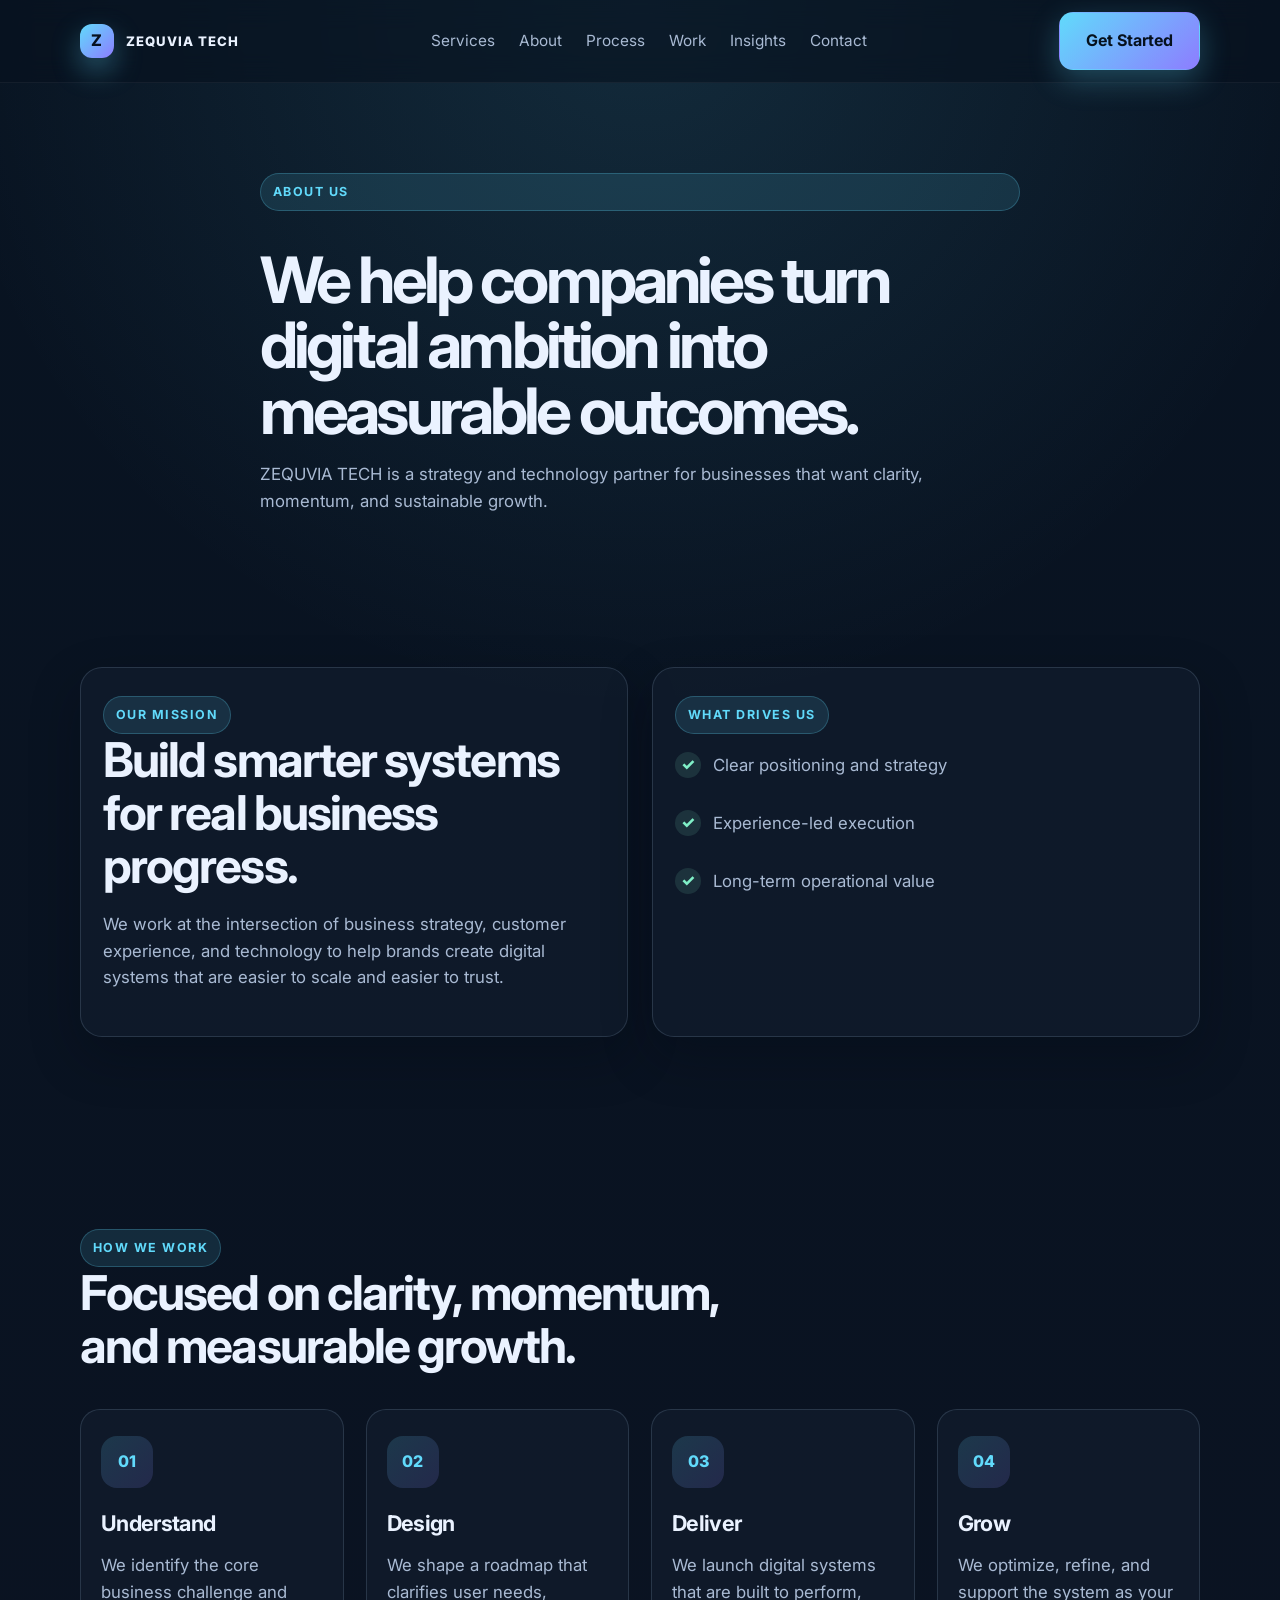
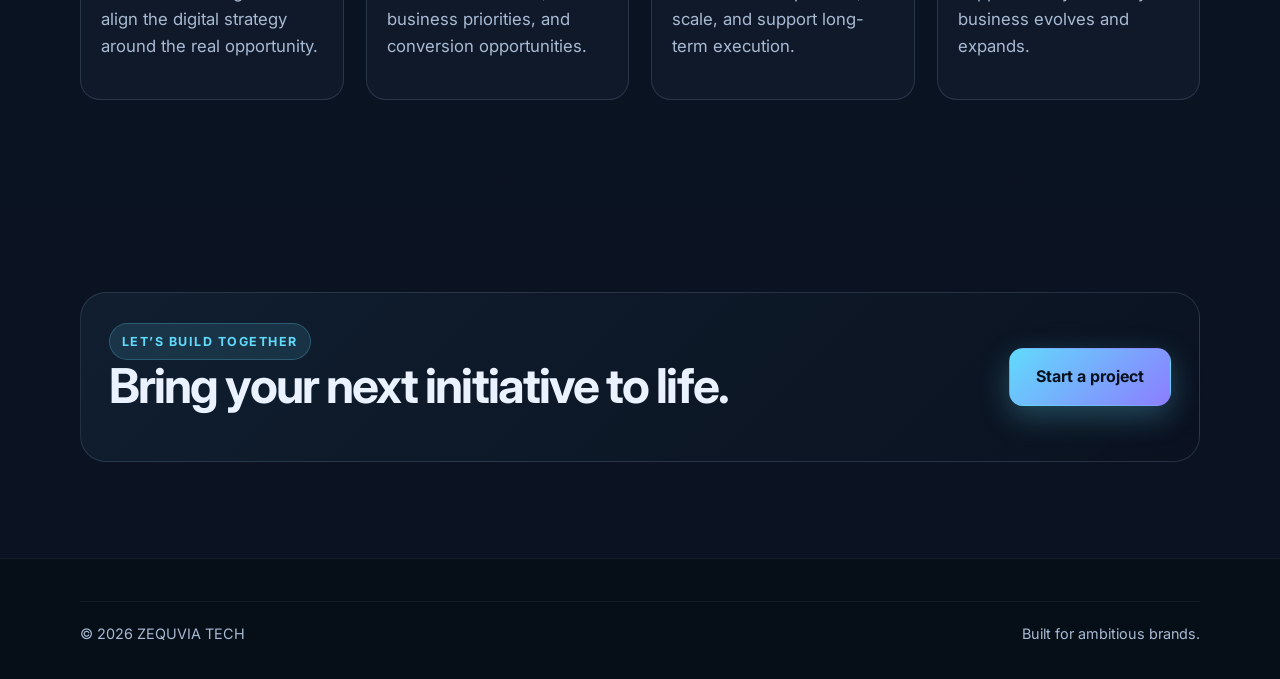
==== about.html @ c51089ab "Initial commit for ZEQUVIA TECH website" ====
<!DOCTYPE html>
<html lang="en">
  <head>
    <meta charset="UTF-8" />
    <meta name="viewport" content="width=device-width, initial-scale=1.0" />
    <title>About | ZEQUVIA TECH</title>
    <meta name="description" content="Learn about ZEQUVIA TECH, our mission, process, and the strategic thinking behind our digital work." />
    <link rel="preconnect" href="https://fonts.googleapis.com" />
    <link rel="preconnect" href="https://fonts.gstatic.com" crossorigin />
    <link href="https://fonts.googleapis.com/css2?family=Inter:wght@400;500;600;700;800;900&display=swap" rel="stylesheet" />
    <link rel="stylesheet" href="styles.css" />
  </head>
  <body>
    <header class="site-header">
      <div class="container nav-wrap">
        <a href="index.html" class="brand" aria-label="ZEQUVIA TECH home">
          <span class="brand-mark">Z</span>
          <span class="brand-text">ZEQUVIA TECH</span>
        </a>

        <button class="nav-toggle" aria-label="Toggle menu" aria-expanded="false">
          <span></span><span></span><span></span>
        </button>

        <nav class="site-nav" aria-label="Main navigation">
          <a href="services.html">Services</a>
          <a href="about.html">About</a>
          <a href="index.html#process">Process</a>
          <a href="index.html#work">Work</a>
          <a href="blog.html">Insights</a>
          <a href="contact.html">Contact</a>
        </nav>

        <a href="contact.html" class="btn btn-primary nav-cta">Get Started</a>
      </div>
    </header>

    <main>
      <section class="page-hero section">
        <div class="container">
          <span class="eyebrow">About us</span>
          <h1>We help companies turn digital ambition into measurable outcomes.</h1>
          <p>ZEQUVIA TECH is a strategy and technology partner for businesses that want clarity, momentum, and sustainable growth.</p>
        </div>
      </section>

      <section class="section">
        <div class="container page-grid">
          <article class="page-card">
            <span class="eyebrow">Our mission</span>
            <h2>Build smarter systems for real business progress.</h2>
            <p>We work at the intersection of business strategy, customer experience, and technology to help brands create digital systems that are easier to scale and easier to trust.</p>
          </article>

          <article class="page-card">
            <span class="eyebrow">What drives us</span>
            <div class="mini-list">
              <div><span>✓</span><p>Clear positioning and strategy</p></div>
              <div><span>✓</span><p>Experience-led execution</p></div>
              <div><span>✓</span><p>Long-term operational value</p></div>
            </div>
          </article>
        </div>
      </section>

      <section class="section">
        <div class="container">
          <div class="section-heading">
            <span class="eyebrow">How we work</span>
            <h2>Focused on clarity, momentum, and measurable growth.</h2>
          </div>

          <div class="timeline">
            <div class="timeline-item">
              <span>01</span>
              <div>
                <h3>Understand</h3>
                <p>We identify the core business challenge and align the digital strategy around the real opportunity.</p>
              </div>
            </div>
            <div class="timeline-item">
              <span>02</span>
              <div>
                <h3>Design</h3>
                <p>We shape a roadmap that clarifies user needs, business priorities, and conversion opportunities.</p>
              </div>
            </div>
            <div class="timeline-item">
              <span>03</span>
              <div>
                <h3>Deliver</h3>
                <p>We launch digital systems that are built to perform, scale, and support long-term execution.</p>
              </div>
            </div>
            <div class="timeline-item">
              <span>04</span>
              <div>
                <h3>Grow</h3>
                <p>We optimize, refine, and support the system as your business evolves and expands.</p>
              </div>
            </div>
          </div>
        </div>
      </section>

      <section class="section">
        <div class="container contact-cta">
          <div>
            <span class="eyebrow">Let’s build together</span>
            <h2>Bring your next initiative to life.</h2>
          </div>
          <a href="contact.html" class="btn btn-primary">Start a project</a>
        </div>
      </section>
    </main>

    <footer class="site-footer">
      <div class="container bottom-bar">
        <span>© <span id="year"></span> ZEQUVIA TECH</span>
        <span>Built for ambitious brands.</span>
      </div>
    </footer>

    <script src="script.js"></script>
  </body>
</html>
---- styles.css ----
:root {
  --bg: #07111f;
  --bg-soft: #0d1a2b;
  --panel: rgba(15, 26, 41, 0.82);
  --panel-strong: #14263d;
  --card: #f5f7fb;
  --text: #eaf2ff;
  --muted: #a9bad3;
  --primary: #61dafb;
  --primary-strong: #2bbef7;
  --secondary: #8d7dff;
  --accent: #80f0c8;
  --border: rgba(157, 180, 212, 0.18);
  --shadow: 0 20px 50px rgba(3, 9, 20, 0.32);
}

* {
  box-sizing: border-box;
}

html {
  scroll-behavior: smooth;
}

body {
  margin: 0;
  font-family: "Inter", sans-serif;
  background: radial-gradient(circle at top, rgba(97, 218, 251, 0.12), transparent 30%),
    linear-gradient(180deg, #081321 0%, #0b1322 100%);
  color: var(--text);
  line-height: 1.6;
}

a {
  color: inherit;
  text-decoration: none;
}

img {
  max-width: 100%;
  display: block;
}

button,
input,
textarea,
select {
  font: inherit;
}

.container {
  width: min(1120px, calc(100% - 32px));
  margin: 0 auto;
}

.section {
  padding: 96px 0;
}

.eyebrow {
  display: inline-block;
  padding: 8px 12px;
  border-radius: 999px;
  background: rgba(97, 218, 251, 0.12);
  border: 1px solid rgba(97, 218, 251, 0.24);
  font-size: 0.78rem;
  font-weight: 700;
  letter-spacing: 0.12em;
  text-transform: uppercase;
  color: var(--primary);
}

h1,
h2,
h3,
p {
  margin-top: 0;
}

h1 {
  font-size: clamp(2.8rem, 5vw, 5rem);
  line-height: 1.02;
  letter-spacing: -0.06em;
  margin: 18px 0 24px;
}

h2 {
  font-size: clamp(2rem, 4vw, 3rem);
  line-height: 1.1;
  letter-spacing: -0.04em;
  margin-bottom: 18px;
}

h3 {
  font-size: 1.35rem;
  letter-spacing: -0.03em;
  margin-bottom: 12px;
}

p {
  color: var(--muted);
  font-size: 1.05rem;
}

.btn {
  display: inline-flex;
  align-items: center;
  justify-content: center;
  padding: 15px 26px;
  border-radius: 14px;
  border: 1px solid transparent;
  font-weight: 700;
  transition: 0.2s ease;
}

.btn:hover {
  transform: translateY(-1px);
}

.btn-primary {
  background: linear-gradient(135deg, var(--primary), var(--secondary));
  color: #06111d;
  box-shadow: 0 10px 30px rgba(97, 218, 251, 0.28);
}

.btn-secondary {
  background: transparent;
  border-color: var(--border);
  color: var(--text);
}

.reveal {
  opacity: 0;
  transform: translateY(18px);
  transition: opacity 0.6s ease, transform 0.6s ease;
}

.reveal.visible {
  opacity: 1;
  transform: translateY(0);
}

.site-header {
  position: sticky;
  top: 0;
  z-index: 50;
  backdrop-filter: blur(14px);
  background: rgba(7, 17, 31, 0.6);
  border-bottom: 1px solid rgba(255, 255, 255, 0.05);
}

.nav-wrap {
  display: flex;
  align-items: center;
  justify-content: space-between;
  min-height: 82px;
  gap: 20px;
}

.brand {
  display: inline-flex;
  align-items: center;
  gap: 12px;
  font-weight: 800;
  letter-spacing: 0.06em;
}

.brand-mark {
  display: inline-flex;
  align-items: center;
  justify-content: center;
  width: 34px;
  height: 34px;
  border-radius: 12px;
  background: linear-gradient(135deg, var(--primary), var(--secondary));
  color: #07111f;
  box-shadow: 0 12px 28px rgba(97, 218, 251, 0.35);
}

.brand-text {
  font-size: 0.82rem;
}

.site-nav {
  display: flex;
  align-items: center;
  gap: 24px;
  font-size: 0.96rem;
  color: var(--muted);
}

.site-nav a {
  transition: color 0.2s ease;
}

.site-nav a:hover {
  color: var(--text);
}

.nav-toggle {
  display: none;
  width: 46px;
  height: 46px;
  border-radius: 12px;
  border: 1px solid var(--border);
  background: rgba(255, 255, 255, 0.02);
  align-items: center;
  justify-content: center;
  flex-direction: column;
  gap: 5px;
  padding: 0;
}

.nav-toggle span {
  display: block;
  width: 18px;
  height: 2px;
  background: var(--text);
  border-radius: 99px;
}

.hero {
  padding-top: 64px;
}

.hero-grid {
  display: grid;
  grid-template-columns: 1.1fr 0.9fr;
  align-items: center;
  gap: 54px;
}

.hero-copy {
  max-width: 620px;
}

.hero-actions {
  display: flex;
  flex-wrap: wrap;
  gap: 16px;
  margin: 30px 0 20px;
}

.hero-proof-grid {
  display: grid;
  grid-template-columns: repeat(3, minmax(0, 1fr));
  gap: 14px;
  margin: 0 0 24px;
}

.hero-proof-grid div {
  padding: 16px 14px;
  border-radius: 16px;
  border: 1px solid var(--border);
  background: linear-gradient(180deg, rgba(255,255,255,0.02), rgba(97,218,251,0.03));
}

.hero-proof-grid strong {
  display: block;
  font-size: 1.4rem;
  letter-spacing: -0.05em;
  margin-bottom: 4px;
}

.hero-proof-grid span {
  color: var(--muted);
  font-size: 0.8rem;
}

.hero-trust p {
  margin-bottom: 16px;
  font-size: 0.9rem;
  color: var(--muted);
}

.logo-row {
  display: flex;
  flex-wrap: wrap;
  gap: 12px;
}

.logo-row span {
  display: inline-flex;
  align-items: center;
  justify-content: center;
  padding: 10px 14px;
  border-radius: 10px;
  border: 1px solid var(--border);
  background: rgba(255, 255, 255, 0.02);
  color: rgba(234, 242, 255, 0.9);
  font-size: 0.8rem;
  font-weight: 600;
}

.hero-visual {
  position: relative;
  min-height: 520px;
  display: flex;
  align-items: center;
  justify-content: center;
}

.dashboard-card {
  position: relative;
  width: min(100%, 480px);
  border: 1px solid rgba(255, 255, 255, 0.08);
  background: linear-gradient(180deg, rgba(16, 30, 48, 0.96), rgba(11, 18, 30, 0.96));
  border-radius: 28px;
  box-shadow: var(--shadow);
  padding: 22px 22px 18px;
}

.card-header {
  display: flex;
  gap: 8px;
  margin-bottom: 24px;
}

.dot {
  display: inline-block;
  width: 10px;
  height: 10px;
  border-radius: 50%;
}

.dot.red { background: #ff6b6b; }
.dot.amber { background: #f9c74f; }
.dot.green { background: #4ade80; }

.stats-grid {
  display: grid;
  grid-template-columns: repeat(2, minmax(0, 1fr));
  gap: 12px;
  margin-bottom: 24px;
}

.stats-grid div {
  background: rgba(255, 255, 255, 0.03);
  border: 1px solid rgba(255, 255, 255, 0.04);
  padding: 14px 16px;
  border-radius: 14px;
}

.stats-grid small {
  display: block;
  color: var(--muted);
  margin-bottom: 4px;
}

.stats-grid strong {
  font-size: clamp(1.2rem, 2vw, 1.7rem);
  letter-spacing: -0.05em;
}

.chart-bars {
  display: flex;
  align-items: end;
  gap: 10px;
  height: 180px;
  padding: 16px 8px 8px;
  border-radius: 18px;
  background: linear-gradient(180deg, rgba(97, 218, 251, 0.06), rgba(141, 125, 255, 0.02));
}

.chart-bars span {
  flex: 1;
  border-radius: 10px 10px 0 0;
  background: linear-gradient(180deg, var(--primary), var(--secondary));
  box-shadow: 0 12px 30px rgba(105, 146, 255, 0.2);
}

.floating-badge {
  position: absolute;
  display: flex;
  flex-direction: column;
  gap: 4px;
  padding: 14px 18px;
  border: 1px solid rgba(255, 255, 255, 0.08);
  background: rgba(13, 26, 43, 0.9);
  border-radius: 18px;
  box-shadow: var(--shadow);
}

.floating-badge strong {
  font-size: 1.2rem;
}

.floating-badge span {
  color: var(--muted);
  font-size: 0.8rem;
}

.badge-one {
  left: 0;
  bottom: 55px;
}

.badge-two {
  right: 8px;
  top: 48px;
}

.metrics {
  padding-top: 24px;
}

.metrics-grid {
  display: grid;
  grid-template-columns: repeat(4, minmax(0, 1fr));
  gap: 22px;
  background: rgba(15, 26, 41, 0.7);
  border: 1px solid var(--border);
  border-radius: 22px;
  padding: 22px;
}

.metric-item {
  display: flex;
  flex-direction: column;
  gap: 6px;
  padding: 10px;
}

.count-up {
  font-size: clamp(1.8rem, 3vw, 2.5rem);
  letter-spacing: -0.05em;
}

.metric-item span {
  color: var(--muted);
  font-size: 0.95rem;
}

.floating-contact {
  position: fixed;
  right: 22px;
  bottom: 22px;
  z-index: 80;
  display: inline-flex;
  align-items: center;
  justify-content: center;
  padding: 14px 18px;
  border-radius: 999px;
  background: linear-gradient(135deg, var(--primary), var(--secondary));
  color: #07111f;
  font-weight: 800;
  box-shadow: 0 16px 36px rgba(97, 218, 251, 0.28);
}

.floating-whatsapp {
  position: fixed;
  right: 22px;
  bottom: 88px;
  z-index: 80;
  display: inline-flex;
  align-items: center;
  justify-content: center;
  padding: 14px 18px;
  border-radius: 999px;
  background: linear-gradient(135deg, #25d366, #128c7e);
  color: #ffffff;
  font-weight: 800;
  box-shadow: 0 16px 36px rgba(37, 211, 102, 0.3);
}

.section-heading {
  max-width: 700px;
  margin-bottom: 36px;
}

.section-heading.narrow {
  max-width: 540px;
}

.card-grid {
  display: grid;
  grid-template-columns: repeat(4, minmax(0, 1fr));
  gap: 22px;
}

.info-card {
  padding: 28px 22px;
  background: rgba(17, 28, 44, 0.8);
  border: 1px solid var(--border);
  border-radius: 22px;
  box-shadow: var(--shadow);
}

.icon-wrap {
  display: inline-flex;
  align-items: center;
  justify-content: center;
  width: 52px;
  height: 52px;
  border-radius: 16px;
  margin-bottom: 18px;
  font-weight: 800;
  color: #07111d;
  background: linear-gradient(135deg, var(--primary), var(--accent));
}

.capability-grid {
  display: grid;
  grid-template-columns: repeat(3, minmax(0, 1fr));
  gap: 22px;
}

.capability-card {
  padding: 30px 24px;
  border-radius: 24px;
  border: 1px solid var(--border);
  background: rgba(17, 28, 44, 0.8);
  box-shadow: var(--shadow);
}

.capability-icon {
  display: inline-flex;
  align-items: center;
  justify-content: center;
  width: 54px;
  height: 54px;
  margin-bottom: 18px;
  border-radius: 16px;
  background: linear-gradient(135deg, rgba(97, 218, 251, 0.18), rgba(141, 125, 255, 0.18));
  color: var(--primary);
  font-weight: 800;
}

.about-grid {
  display: grid;
  grid-template-columns: 0.95fr 1.05fr;
  gap: 44px;
  align-items: center;
}

.about-visual {
  position: relative;
  min-height: 420px;
}

.panel {
  background: rgba(14, 28, 44, 0.9);
  border: 1px solid var(--border);
  border-radius: 26px;
  box-shadow: var(--shadow);
}

.large-panel {
  position: relative;
  width: min(100%, 440px);
  padding: 26px 24px 18px;
  margin: 20px 0 0 40px;
}

.panel-tag {
  display: inline-block;
  margin-bottom: 20px;
  padding: 8px 12px;
  border-radius: 999px;
  background: rgba(141, 125, 255, 0.12);
  color: #d5d0ff;
  font-size: 0.72rem;
  letter-spacing: 0.1em;
  text-transform: uppercase;
  font-weight: 700;
}

.large-panel ul {
  list-style: none;
  margin: 0;
  padding: 0;
  display: grid;
  gap: 16px;
}

.large-panel li {
  position: relative;
  padding-left: 26px;
  color: var(--text);
  font-weight: 600;
}

.large-panel li::before {
  content: "";
  position: absolute;
  left: 0;
  top: 9px;
  width: 12px;
  height: 12px;
  border-radius: 50%;
  background: linear-gradient(135deg, var(--primary), var(--accent));
}

.mini-panel {
  position: absolute;
  right: 10px;
  bottom: 0;
  display: flex;
  flex-direction: column;
  gap: 4px;
  width: 180px;
  padding: 18px 16px;
  border-radius: 18px;
  background: linear-gradient(135deg, rgba(97, 218, 251, 0.16), rgba(141, 125, 255, 0.1));
  border: 1px solid rgba(97, 218, 251, 0.18);
}

.mini-panel span,
.mini-panel small {
  color: var(--muted);
}

.mini-panel strong {
  font-size: 2rem;
  letter-spacing: -0.06em;
}

.check-list {
  display: grid;
  gap: 18px;
  margin-top: 28px;
}

.check-list div {
  display: flex;
  gap: 14px;
  align-items: flex-start;
}

.check-list span {
  display: inline-flex;
  align-items: center;
  justify-content: center;
  width: 26px;
  height: 26px;
  border-radius: 50%;
  background: rgba(128, 240, 200, 0.12);
  color: var(--accent);
  font-weight: 800;
}

.check-list p {
  margin: 0;
}

.timeline {
  display: grid;
  grid-template-columns: repeat(4, minmax(0, 1fr));
  gap: 22px;
}

.timeline-item {
  position: relative;
  display: flex;
  flex-direction: column;
  gap: 18px;
  padding: 26px 20px 22px;
  background: rgba(17, 28, 44, 0.8);
  border: 1px solid var(--border);
  border-radius: 20px;
}

.timeline-item span {
  display: inline-flex;
  width: 52px;
  height: 52px;
  align-items: center;
  justify-content: center;
  border-radius: 16px;
  font-weight: 800;
  background: linear-gradient(135deg, rgba(97, 218, 251, 0.16), rgba(141, 125, 255, 0.16));
  color: var(--primary);
}

.business-outcomes {
  padding-top: 16px;
}

.outcomes-grid {
  display: grid;
  grid-template-columns: 1fr 1fr;
  gap: 28px;
  align-items: center;
}

.outcomes-copy {
  max-width: 620px;
}

.outcomes-stack {
  display: grid;
  gap: 18px;
}

.outcome-card {
  padding: 24px 22px;
  border-radius: 20px;
  border: 1px solid var(--border);
  background: rgba(17, 28, 44, 0.8);
  box-shadow: var(--shadow);
}

.outcome-card strong {
  display: block;
  margin-bottom: 10px;
  font-size: 1.15rem;
  letter-spacing: -0.03em;
}

.outcome-card p {
  margin-bottom: 0;
}

.case-grid {
  display: grid;
  grid-template-columns: repeat(3, minmax(0, 1fr));
  gap: 22px;
}

.case-card {
  position: relative;
  padding: 28px 24px;
  min-height: 250px;
  border-radius: 22px;
  border: 1px solid rgba(255, 255, 255, 0.08);
  background: linear-gradient(180deg, rgba(12, 24, 39, 0.96), rgba(13, 24, 39, 0.88));
  box-shadow: var(--shadow);
  overflow: hidden;
}

.case-card::before {
  content: "";
  position: absolute;
  inset: 0;
  background: linear-gradient(135deg, rgba(97, 218, 251, 0.09), rgba(141, 125, 255, 0.12));
}

.case-card > * {
  position: relative;
  z-index: 1;
}

.case-label {
  display: inline-block;
  margin-bottom: 18px;
  color: var(--primary);
  font-size: 0.74rem;
  letter-spacing: 0.12em;
  text-transform: uppercase;
  font-weight: 700;
}

.case-card h3 {
  margin-bottom: 12px;
}

.case-card p {
  margin-bottom: 20px;
}

.case-card span {
  display: inline-block;
  font-weight: 700;
  color: var(--text);
}

.client-journey {
  padding-top: 10px;
}

.client-journey-grid {
  display: grid;
  grid-template-columns: 1.05fr 0.95fr;
  gap: 28px;
  align-items: center;
}

.brand-promise {
  padding-top: 8px;
}

.promise-box {
  display: grid;
  grid-template-columns: 1fr 1.2fr;
  gap: 26px;
  align-items: center;
  padding: 32px 28px;
  border-radius: 28px;
  border: 1px solid var(--border);
  background: linear-gradient(135deg, rgba(17, 32, 50, 0.94), rgba(11, 18, 30, 0.94));
  box-shadow: var(--shadow);
}

.promise-copy h2 {
  margin-bottom: 0;
}

.promise-points {
  display: grid;
  grid-template-columns: repeat(3, minmax(0, 1fr));
  gap: 16px;
}

.promise-points div {
  display: grid;
  gap: 8px;
  padding: 18px 16px;
  border-radius: 18px;
  background: rgba(255, 255, 255, 0.02);
  border: 1px solid var(--border);
}

.promise-points strong {
  font-size: 1.02rem;
  letter-spacing: -0.02em;
}

.promise-points span {
  color: var(--muted);
  font-size: 0.9rem;
}

.journey-copy {
  max-width: 640px;
}

.journey-panel {
  padding: 26px 24px;
  border-radius: 26px;
  border: 1px solid var(--border);
  background: linear-gradient(180deg, rgba(17, 30, 47, 0.96), rgba(11, 20, 31, 0.96));
  box-shadow: var(--shadow);
}

.journey-topline {
  margin-bottom: 20px;
}

.eyebrow.light {
  background: rgba(255, 255, 255, 0.04);
  border-color: rgba(255, 255, 255, 0.08);
  color: var(--text);
}

.journey-stats {
  display: grid;
  grid-template-columns: repeat(3, minmax(0, 1fr));
  gap: 16px;
  margin-bottom: 22px;
}

.journey-stats div {
  display: grid;
  gap: 8px;
  padding: 18px 14px;
  border-radius: 18px;
  background: rgba(255, 255, 255, 0.02);
  border: 1px solid var(--border);
}

.journey-stats strong {
  font-size: 1.7rem;
  letter-spacing: -0.06em;
}

.journey-stats span {
  color: var(--muted);
  font-size: 0.78rem;
}

.journey-metrics {
  display: flex;
  flex-wrap: wrap;
  gap: 10px;
}

.metric-pill {
  display: inline-flex;
  align-items: center;
  justify-content: center;
  padding: 10px 14px;
  border-radius: 999px;
  border: 1px solid rgba(97, 218, 251, 0.22);
  background: rgba(97, 218, 251, 0.08);
  color: var(--primary);
  font-weight: 700;
}

.trust-strip {
  padding-top: 20px;
}

.trust-box {
  display: grid;
  gap: 18px;
  text-align: center;
  padding: 26px 24px;
  border: 1px solid var(--border);
  border-radius: 22px;
  background: rgba(15, 26, 41, 0.7);
}

.trust-box p {
  margin: 0;
  color: var(--muted);
  font-size: 0.95rem;
  letter-spacing: 0.08em;
  text-transform: uppercase;
}

.trust-row {
  display: flex;
  flex-wrap: wrap;
  justify-content: center;
  gap: 14px;
}

.trust-row span {
  padding: 10px 14px;
  border-radius: 10px;
  border: 1px solid var(--border);
  background: rgba(255, 255, 255, 0.02);
  color: rgba(234, 242, 255, 0.9);
  font-size: 0.8rem;
  font-weight: 700;
  letter-spacing: 0.12em;
}

.testimonial {
  padding-top: 20px;
}

.testimonial-box {
  display: flex;
  flex-direction: column;
  gap: 18px;
  align-items: center;
  text-align: center;
  padding: 38px 32px;
  border-radius: 28px;
  background: linear-gradient(135deg, rgba(16, 31, 47, 0.96), rgba(10, 20, 32, 0.96));
  border: 1px solid var(--border);
  box-shadow: var(--shadow);
}

.quote-mark {
  font-size: 5rem;
  line-height: 0.7;
  color: var(--primary);
  font-weight: 800;
}

.testimonial-box p {
  max-width: 700px;
  font-size: clamp(1.05rem, 2vw, 1.5rem);
  color: var(--text);
  margin: 0;
}

.person {
  display: flex;
  flex-direction: column;
  gap: 4px;
}

.person span {
  color: var(--muted);
}

.benefit-grid {
  display: grid;
  grid-template-columns: repeat(4, minmax(0, 1fr));
  gap: 22px;
}

.benefit-card {
  padding: 28px 22px;
  border-radius: 22px;
  border: 1px solid var(--border);
  background: rgba(17, 28, 44, 0.8);
  box-shadow: var(--shadow);
}

.mini-icon {
  display: inline-flex;
  align-items: center;
  justify-content: center;
  width: 46px;
  height: 46px;
  border-radius: 14px;
  margin-bottom: 18px;
  font-weight: 800;
  color: #07111d;
  background: linear-gradient(135deg, var(--primary), var(--accent));
}

.pricing-grid {
  display: grid;
  grid-template-columns: repeat(3, minmax(0, 1fr));
  gap: 22px;
}

.price-card {
  display: flex;
  flex-direction: column;
  gap: 18px;
  padding: 28px 22px;
  border: 1px solid var(--border);
  border-radius: 24px;
  background: rgba(17, 28, 44, 0.82);
  box-shadow: var(--shadow);
}

.price-card.featured {
  border-color: rgba(97, 218, 251, 0.38);
  background: linear-gradient(180deg, rgba(17, 31, 47, 0.94), rgba(12, 20, 31, 0.94));
  transform: translateY(-4px);
}

.plan-tag {
  display: inline-flex;
  align-self: flex-start;
  padding: 7px 10px;
  border-radius: 999px;
  background: rgba(97, 218, 251, 0.12);
  border: 1px solid rgba(97, 218, 251, 0.2);
  color: var(--primary);
  font-size: 0.7rem;
  letter-spacing: 0.1em;
  text-transform: uppercase;
  font-weight: 700;
}

.price {
  display: flex;
  align-items: flex-end;
  gap: 8px;
}

.price strong {
  font-size: 2rem;
  letter-spacing: -0.05em;
}

.price span {
  color: var(--muted);
  padding-bottom: 4px;
}

.price-card ul {
  list-style: none;
  margin: 0;
  padding: 0;
  display: grid;
  gap: 12px;
  color: var(--muted);
}

.price-card li {
  position: relative;
  padding-left: 18px;
}

.price-card li::before {
  content: "✓";
  position: absolute;
  left: 0;
  color: var(--accent);
  font-weight: 800;
}

.results-box {
  display: grid;
  gap: 26px;
  padding: 30px 28px;
  border: 1px solid var(--border);
  border-radius: 28px;
  background: linear-gradient(135deg, rgba(17, 32, 50, 0.9), rgba(11, 20, 31, 0.9));
  box-shadow: var(--shadow);
}

.results-grid {
  display: grid;
  grid-template-columns: repeat(3, minmax(0, 1fr));
  gap: 22px;
}

.result-item {
  display: grid;
  gap: 10px;
  padding: 24px 20px;
  border-radius: 22px;
  border: 1px solid var(--border);
  background: rgba(255, 255, 255, 0.02);
}

.result-item strong {
  font-size: clamp(2rem, 3vw, 2.8rem);
  letter-spacing: -0.06em;
}

.result-item span {
  color: var(--muted);
}

.team-grid {
  display: grid;
  grid-template-columns: repeat(3, minmax(0, 1fr));
  gap: 22px;
}

.team-card {
  padding: 28px 22px;
  border-radius: 24px;
  border: 1px solid var(--border);
  background: rgba(17, 28, 44, 0.82);
  box-shadow: var(--shadow);
}

.avatar {
  display: flex;
  align-items: center;
  justify-content: center;
  width: 66px;
  height: 66px;
  border-radius: 18px;
  margin-bottom: 18px;
  font-weight: 800;
  letter-spacing: 0.04em;
  color: #07111d;
}

.avatar-one {
  background: linear-gradient(135deg, var(--primary), var(--accent));
}

.avatar-two {
  background: linear-gradient(135deg, #a8d5ff, var(--primary));
}

.avatar-three {
  background: linear-gradient(135deg, #c8b6ff, var(--secondary));
}

.team-card span {
  display: inline-block;
  margin-bottom: 10px;
  color: var(--primary);
  font-size: 0.82rem;
  font-weight: 700;
  letter-spacing: 0.08em;
  text-transform: uppercase;
}

.faq-wrap {
  display: grid;
  grid-template-columns: 0.9fr 1.1fr;
  gap: 28px;
  align-items: start;
}

.faq-list {
  display: grid;
  gap: 14px;
}

.faq-item {
  border: 1px solid var(--border);
  border-radius: 18px;
  background: rgba(17, 28, 44, 0.72);
  overflow: hidden;
}

.faq-question {
  width: 100%;
  display: flex;
  align-items: center;
  justify-content: space-between;
  text-align: left;
  border: none;
  background: transparent;
  color: var(--text);
  padding: 22px 22px 18px;
  font-size: 1rem;
  font-weight: 700;
  cursor: pointer;
}

.faq-question span {
  font-size: 1.5rem;
  color: var(--primary);
  transition: transform 0.2s ease;
}

.faq-item.active .faq-question span {
  transform: rotate(45deg);
}

.faq-answer {
  max-height: 0;
  overflow: hidden;
  transition: max-height 0.25s ease;
}

.faq-item.active .faq-answer {
  max-height: 200px;
}

.faq-answer p {
  margin: 0;
  padding: 0 22px 22px;
}

.cta-band {
  padding-top: 14px;
}

.cta-box {
  display: flex;
  align-items: center;
  justify-content: space-between;
  gap: 20px;
  padding: 28px 30px;
  border: 1px solid var(--border);
  border-radius: 26px;
  background: linear-gradient(135deg, rgba(17, 32, 50, 0.88), rgba(10, 18, 32, 0.9));
  box-shadow: var(--shadow);
}

.cta-box h2 {
  margin-bottom: 0;
}

.insights-grid {
  display: grid;
  grid-template-columns: repeat(3, minmax(0, 1fr));
  gap: 22px;
}

.insight-card {
  display: grid;
  gap: 14px;
  padding: 26px 22px;
  border-radius: 22px;
  border: 1px solid var(--border);
  background: rgba(17, 28, 44, 0.82);
  box-shadow: var(--shadow);
}

.meta-date {
  display: inline-flex;
  align-self: flex-start;
  padding: 7px 10px;
  border-radius: 999px;
  background: rgba(141, 125, 255, 0.12);
  color: #dcd4ff;
  font-size: 0.7rem;
  letter-spacing: 0.08em;
  text-transform: uppercase;
  font-weight: 700;
}

.insight-card a {
  color: var(--primary);
  font-weight: 700;
}

.contact-panel {
  display: grid;
  grid-template-columns: 1fr 1fr;
  gap: 30px;
  align-items: center;
  padding: 32px 28px;
  border: 1px solid var(--border);
  background: rgba(17, 28, 44, 0.8);
  border-radius: 28px;
  box-shadow: var(--shadow);
}

.contact-copy {
  padding-right: 10px;
}

.contact-meta {
  display: flex;
  flex-direction: column;
  gap: 8px;
  margin-top: 22px;
}

.contact-meta a {
  color: var(--text);
  font-weight: 600;
}

.contact-form {
  display: grid;
  gap: 14px;
}

.contact-form label {
  display: grid;
  gap: 8px;
  color: var(--muted);
  font-size: 0.92rem;
}

.contact-form input,
.contact-form textarea {
  width: 100%;
  border: 1px solid var(--border);
  border-radius: 12px;
  padding: 14px 16px;
  background: rgba(255, 255, 255, 0.02);
  color: var(--text);
}

.contact-form input::placeholder,
.contact-form textarea::placeholder {
  color: rgba(169, 186, 211, 0.75);
}

.form-status {
  min-height: 20px;
  margin: 0;
  color: var(--accent);
  font-size: 0.9rem;
}

.site-footer {
  padding-top: 42px;
  border-top: 1px solid rgba(255, 255, 255, 0.06);
  background: rgba(6, 14, 22, 0.8);
}

.footer-grid {
  display: grid;
  grid-template-columns: 1.4fr 0.8fr 1fr;
  gap: 32px;
  padding-bottom: 32px;
}

.footer-brand {
  margin-bottom: 18px;
}

.footer-links {
  display: flex;
  flex-direction: column;
  gap: 10px;
}

.footer-links h3 {
  margin-bottom: 8px;
  font-size: 1rem;
}

.footer-links a,
.footer-links span {
  color: var(--muted);
}

.bottom-bar {
  display: flex;
  justify-content: space-between;
  gap: 16px;
  padding: 20px 0 34px;
  border-top: 1px solid rgba(255, 255, 255, 0.05);
  color: var(--muted);
  font-size: 0.9rem;
}

.page-hero {
  padding: 90px 0 40px;
}

.page-hero .container {
  display: grid;
  gap: 18px;
  max-width: 760px;
}

.page-hero h1 {
  margin-bottom: 0;
}

.page-grid {
  display: grid;
  grid-template-columns: repeat(2, minmax(0, 1fr));
  gap: 24px;
}

.page-card {
  padding: 28px 22px;
  border-radius: 22px;
  border: 1px solid var(--border);
  background: rgba(17, 28, 44, 0.8);
  box-shadow: var(--shadow);
}

.mini-list {
  display: grid;
  gap: 14px;
  margin-top: 18px;
}

.mini-list div {
  display: flex;
  gap: 12px;
  align-items: flex-start;
}

.mini-list span {
  display: inline-flex;
  width: 26px;
  height: 26px;
  border-radius: 50%;
  align-items: center;
  justify-content: center;
  background: rgba(128, 240, 200, 0.12);
  color: var(--accent);
  font-weight: 800;
}

.contact-cta {
  display: flex;
  justify-content: space-between;
  align-items: center;
  gap: 20px;
  padding: 30px 28px;
  border-radius: 26px;
  border: 1px solid var(--border);
  background: linear-gradient(135deg, rgba(17, 32, 50, 0.88), rgba(10, 18, 32, 0.9));
}

@media (max-width: 960px) {
  .hero-grid,
  .about-grid,
  .card-grid,
  .timeline,
  .case-grid,
  .capability-grid,
  .benefit-grid,
  .pricing-grid,
  .insights-grid,
  .team-grid,
  .faq-wrap,
  .footer-grid,
  .contact-panel,
  .page-grid {
    grid-template-columns: 1fr 1fr;
  }

  .hero-grid,
  .about-grid,
  .capability-grid,
  .benefit-grid,
  .pricing-grid,
  .insights-grid,
  .team-grid,
  .faq-wrap,
  .footer-grid,
  .contact-panel,
  .page-grid {
    grid-template-columns: 1fr;
  }

  .site-nav {
    position: absolute;
    top: calc(100% + 10px);
    right: 16px;
    left: 16px;
    display: flex;
    flex-direction: column;
    align-items: flex-start;
    padding: 18px;
    background: rgba(9, 17, 29, 0.96);
    border: 1px solid var(--border);
    border-radius: 18px;
    box-shadow: var(--shadow);
    opacity: 0;
    pointer-events: none;
    transform: translateY(-10px);
    transition: 0.2s ease;
  }

  .site-header.nav-open .site-nav {
    opacity: 1;
    pointer-events: auto;
    transform: translateY(0);
  }

  .nav-toggle {
    display: flex;
  }

  .nav-cta {
    display: none;
  }

  .metrics-grid {
    grid-template-columns: repeat(2, minmax(0, 1fr));
  }
}

@media (max-width: 640px) {
  .section {
    padding: 72px 0;
  }

  .hero {
    padding-top: 40px;
  }

  .hero-actions {
    flex-direction: column;
    align-items: stretch;
  }

  .btn {
    width: 100%;
  }

  .card-grid,
  .metrics-grid,
  .timeline,
  .case-grid,
  .capability-grid,
  .benefit-grid,
  .pricing-grid,
  .results-grid,
  .insights-grid,
  .team-grid,
  .contact-panel {
    grid-template-columns: 1fr;
  }

  .cta-box,
  .contact-panel {
    flex-direction: column;
    align-items: flex-start;
  }

  .hero-visual {
    min-height: 420px;
  }

  .badge-one {
    left: 10px;
    bottom: 18px;
  }

  .badge-two {
    right: 18px;
    top: 20px;
  }

  .bottom-bar {
    flex-direction: column;
    align-items: center;
    text-align: center;
  }
}
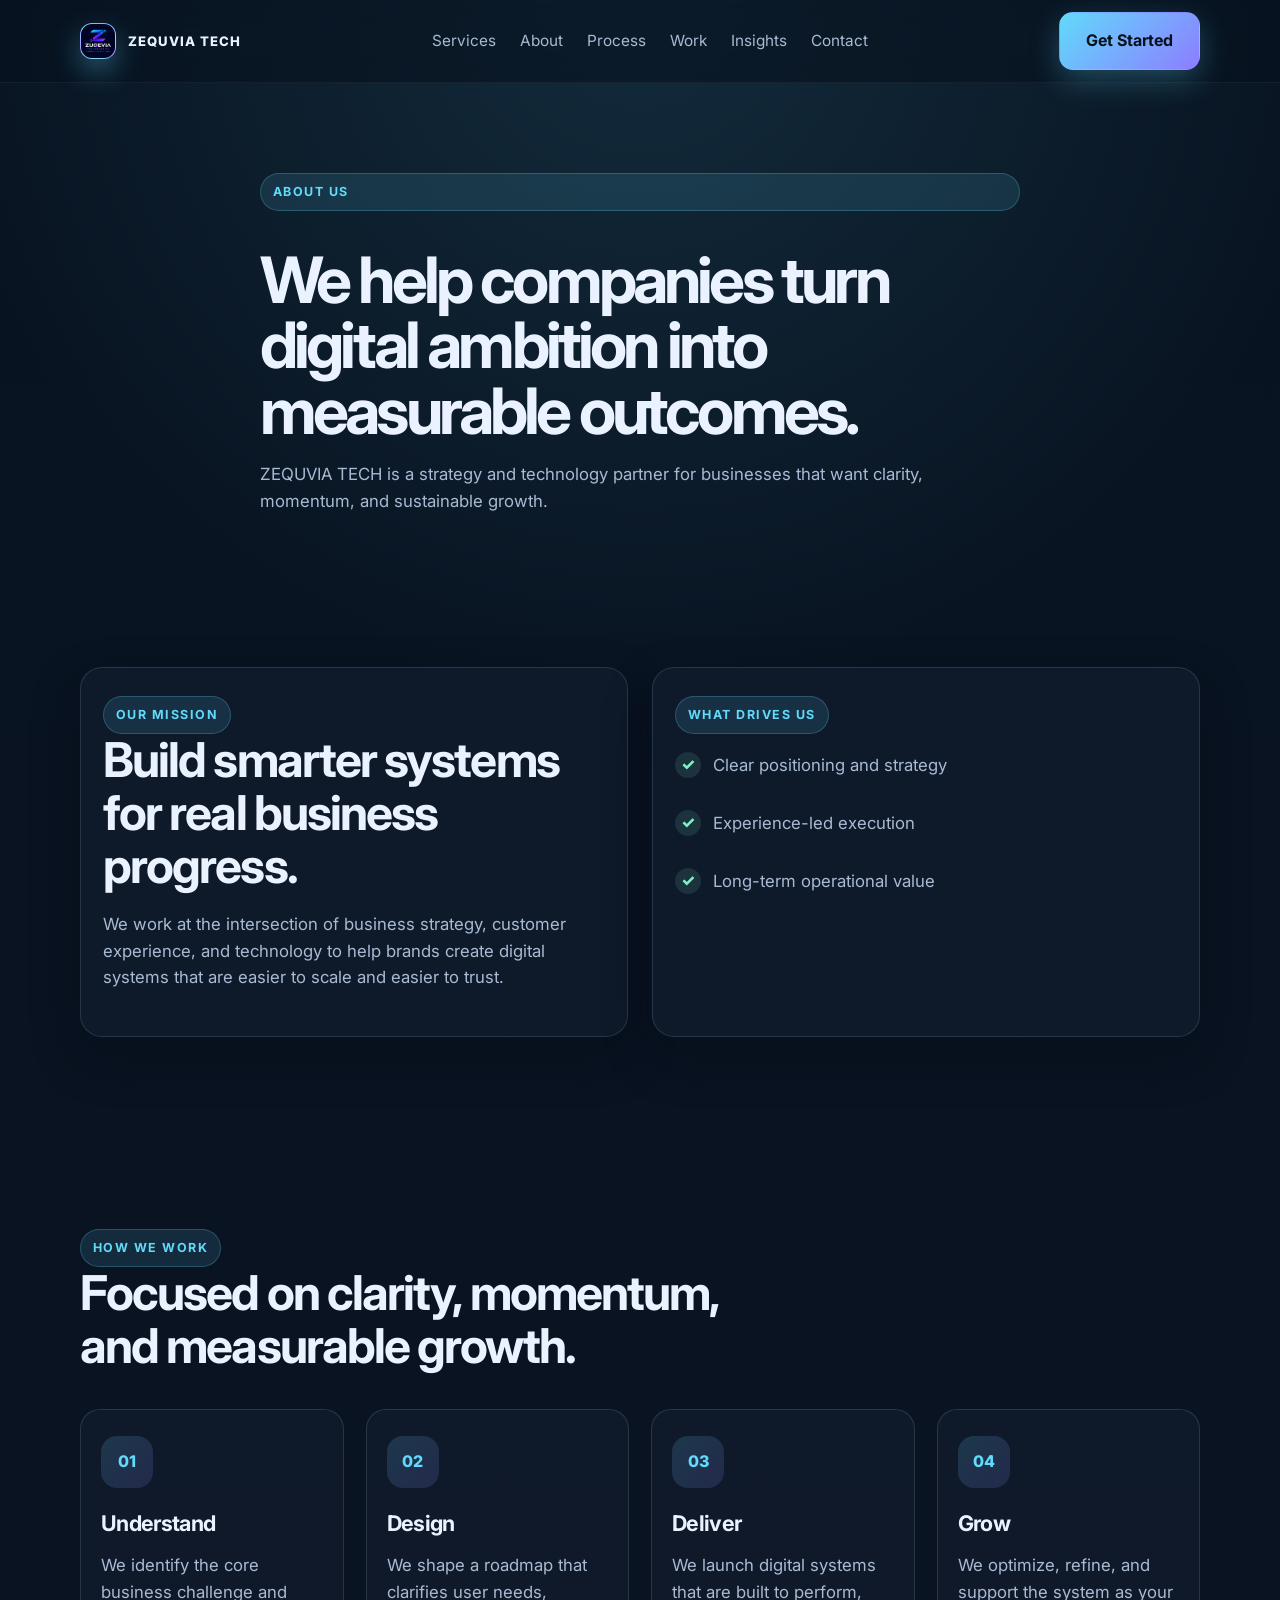
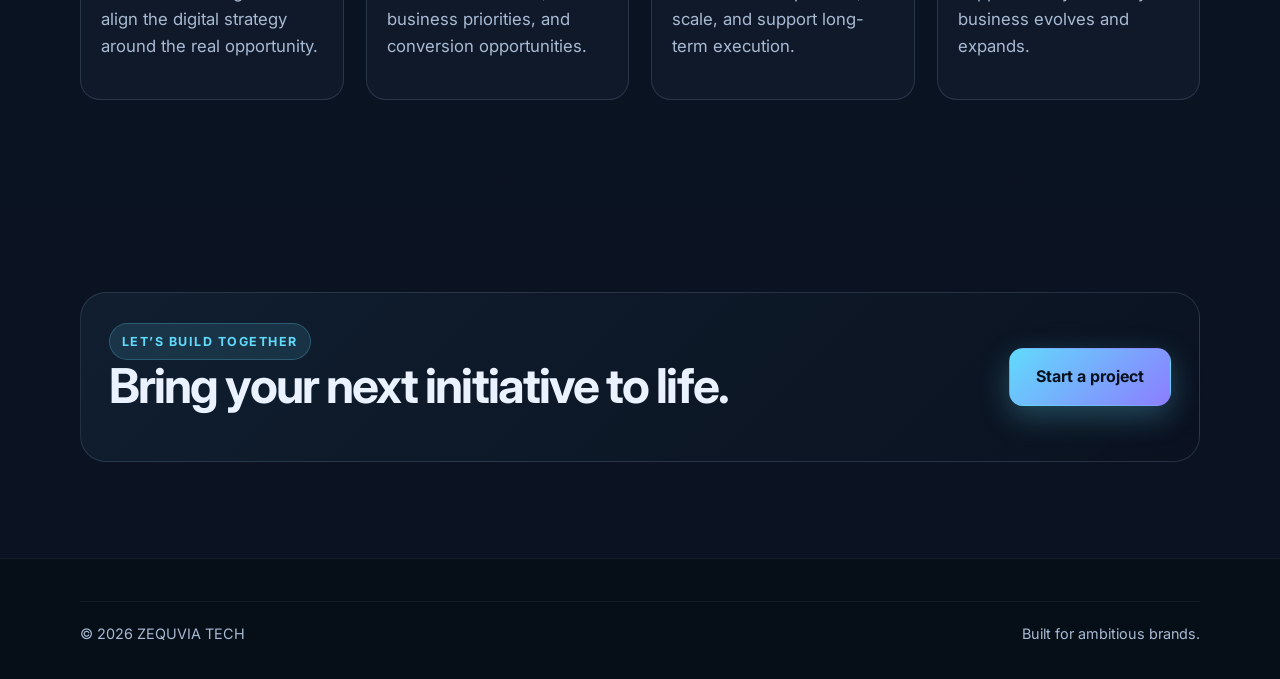
==== commit dd380040: "Final branding and site polish" ====
--- a/about.html
+++ b/about.html
@@ -5,6 +5,7 @@
     <meta name="viewport" content="width=device-width, initial-scale=1.0" />
     <title>About | ZEQUVIA TECH</title>
     <meta name="description" content="Learn about ZEQUVIA TECH, our mission, process, and the strategic thinking behind our digital work." />
+    <link rel="icon" type="image/svg+xml" href="favicon.svg" />
     <link rel="preconnect" href="https://fonts.googleapis.com" />
     <link rel="preconnect" href="https://fonts.gstatic.com" crossorigin />
     <link href="https://fonts.googleapis.com/css2?family=Inter:wght@400;500;600;700;800;900&display=swap" rel="stylesheet" />
@@ -14,7 +15,7 @@
     <header class="site-header">
       <div class="container nav-wrap">
         <a href="index.html" class="brand" aria-label="ZEQUVIA TECH home">
-          <span class="brand-mark">Z</span>
+          <span class="brand-mark"><img src="ChatGPT Image Sep 20, 2026, 05_24_07 PM.png" alt="ZEQUVIA TECH logo" /></span>
           <span class="brand-text">ZEQUVIA TECH</span>
         </a>
 
--- a/styles.css
+++ b/styles.css
@@ -169,12 +169,20 @@
   display: inline-flex;
   align-items: center;
   justify-content: center;
-  width: 34px;
-  height: 34px;
+  width: 36px;
+  height: 36px;
   border-radius: 12px;
+  overflow: hidden;
   background: linear-gradient(135deg, var(--primary), var(--secondary));
-  color: #07111f;
   box-shadow: 0 12px 28px rgba(97, 218, 251, 0.35);
+  border: 1px solid rgba(255, 255, 255, 0.2);
+}
+
+.brand-mark img {
+  display: block;
+  width: 100%;
+  height: 100%;
+  object-fit: cover;
 }
 
 .brand-text {
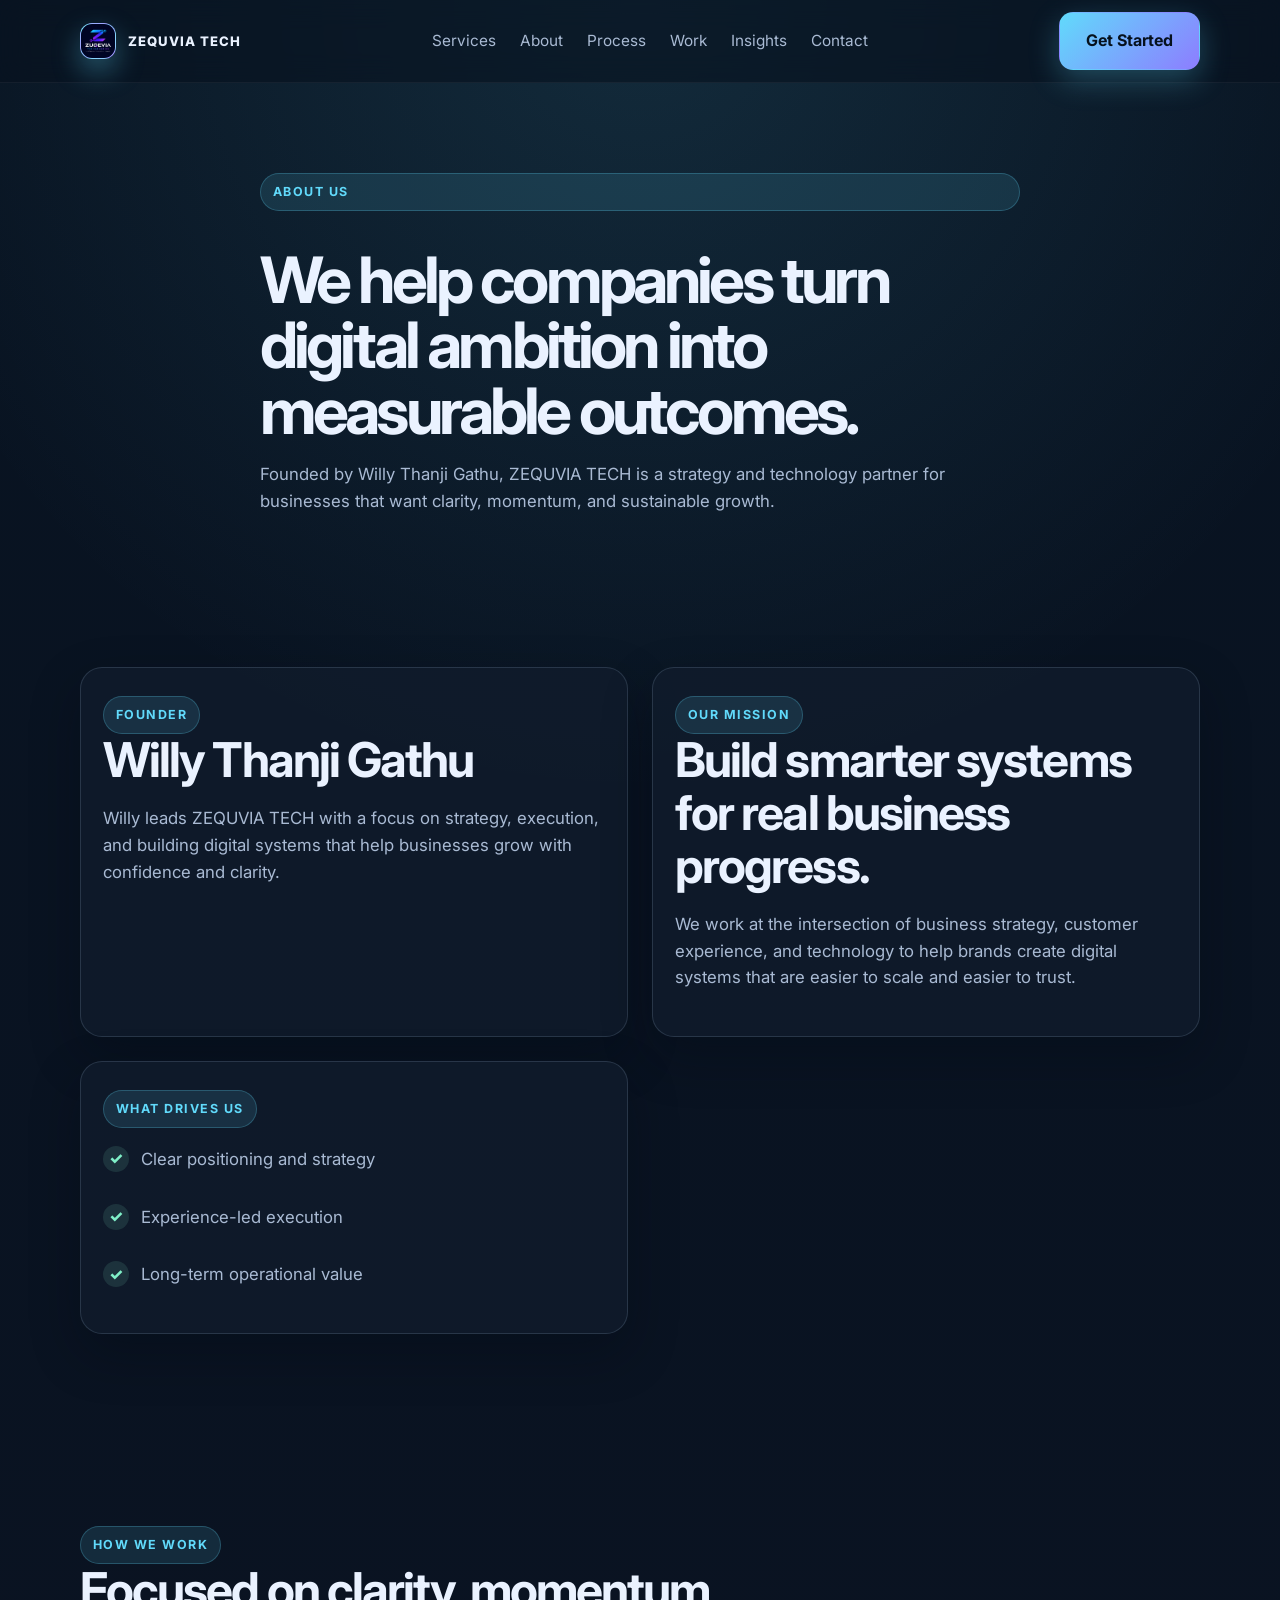
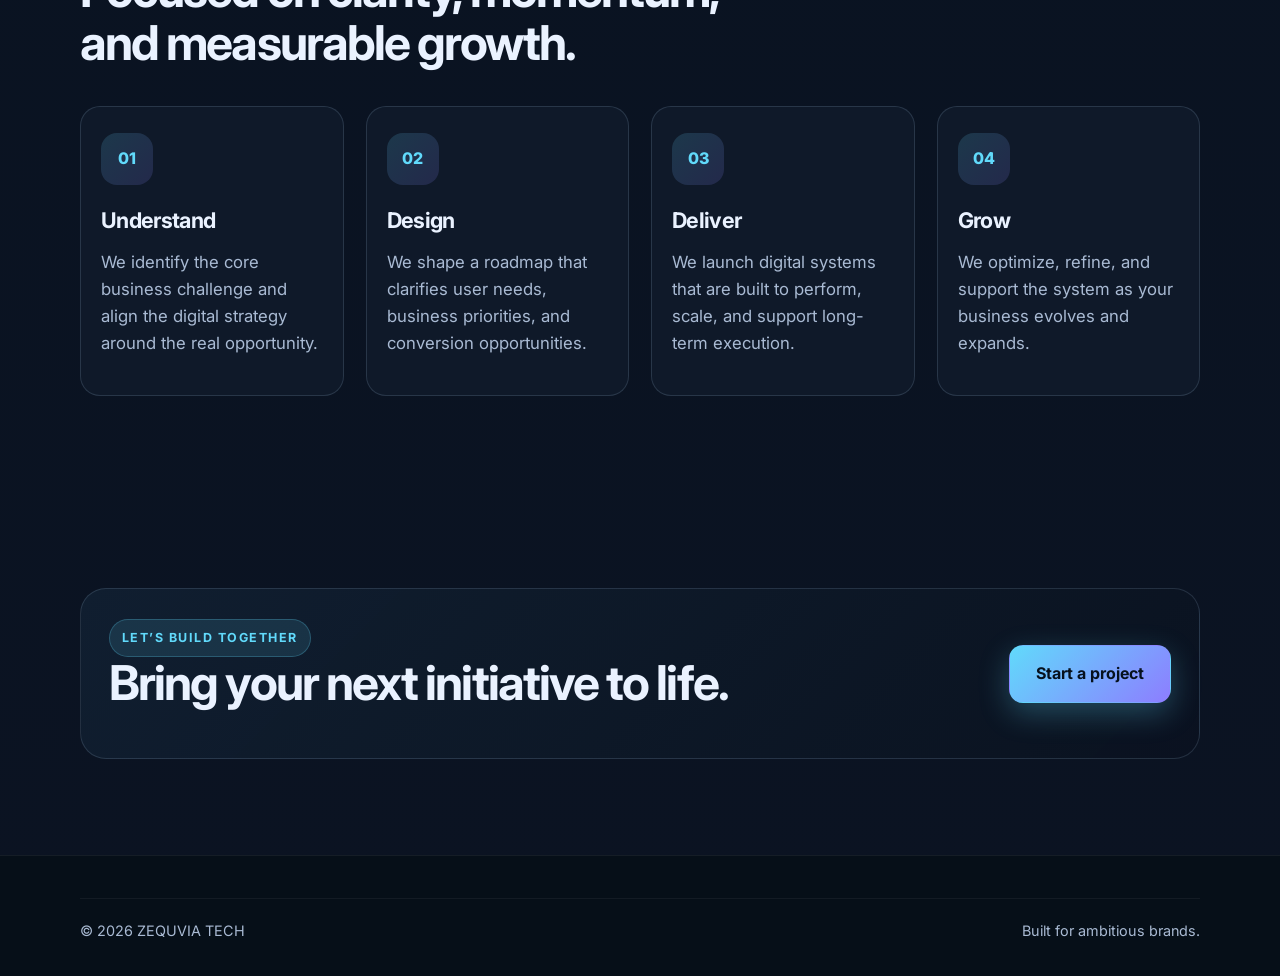
==== commit 0bbbbe60: "Add founder branding" ====
--- a/about.html
+++ b/about.html
@@ -5,6 +5,13 @@
     <meta name="viewport" content="width=device-width, initial-scale=1.0" />
     <title>About | ZEQUVIA TECH</title>
     <meta name="description" content="Learn about ZEQUVIA TECH, our mission, process, and the strategic thinking behind our digital work." />
+    <meta name="robots" content="index, follow" />
+    <meta property="og:title" content="About | ZEQUVIA TECH" />
+    <meta property="og:description" content="Learn about ZEQUVIA TECH, our mission, process, and the strategic thinking behind our digital work." />
+    <meta property="og:type" content="website" />
+    <meta property="og:url" content="https://thanjiwilly-png.github.io/ZEQUVIA-TECH/about.html" />
+    <meta property="og:image" content="https://thanjiwilly-png.github.io/ZEQUVIA-TECH/ChatGPT%20Image%20Sep%2020,%202026,%2005_24_07%20PM.png" />
+    <link rel="canonical" href="https://thanjiwilly-png.github.io/ZEQUVIA-TECH/about.html" />
     <link rel="icon" type="image/svg+xml" href="favicon.svg" />
     <link rel="preconnect" href="https://fonts.googleapis.com" />
     <link rel="preconnect" href="https://fonts.gstatic.com" crossorigin />
@@ -41,12 +48,18 @@
         <div class="container">
           <span class="eyebrow">About us</span>
           <h1>We help companies turn digital ambition into measurable outcomes.</h1>
-          <p>ZEQUVIA TECH is a strategy and technology partner for businesses that want clarity, momentum, and sustainable growth.</p>
+          <p>Founded by Willy Thanji Gathu, ZEQUVIA TECH is a strategy and technology partner for businesses that want clarity, momentum, and sustainable growth.</p>
         </div>
       </section>
 
       <section class="section">
         <div class="container page-grid">
+          <article class="page-card">
+            <span class="eyebrow">Founder</span>
+            <h2>Willy Thanji Gathu</h2>
+            <p>Willy leads ZEQUVIA TECH with a focus on strategy, execution, and building digital systems that help businesses grow with confidence and clarity.</p>
+          </article>
+
           <article class="page-card">
             <span class="eyebrow">Our mission</span>
             <h2>Build smarter systems for real business progress.</h2>
@@ -122,6 +135,8 @@
       </div>
     </footer>
 
+    <script async src="https://www.googletagmanager.com/gtag/js?id=G-XXXXXXXXXX"></script>
+    <script src="analytics.js"></script>
     <script src="script.js"></script>
   </body>
 </html>
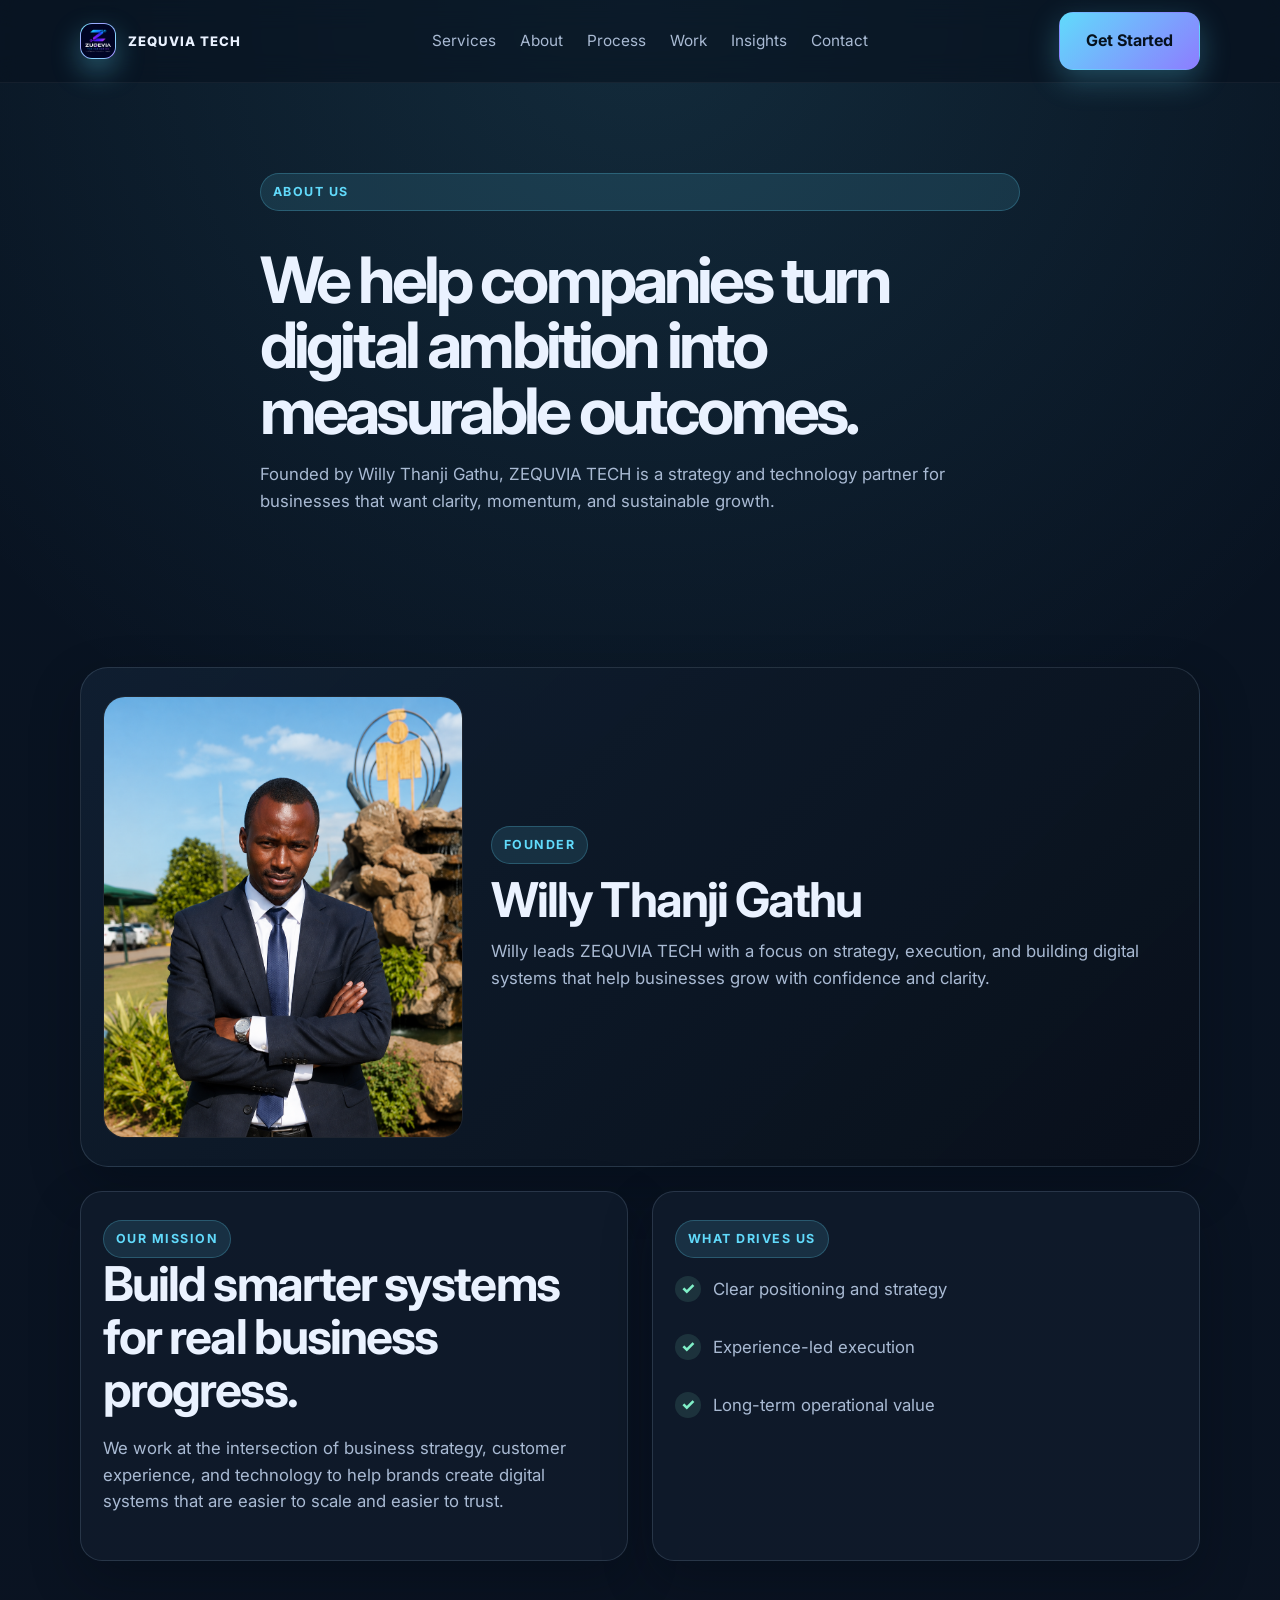
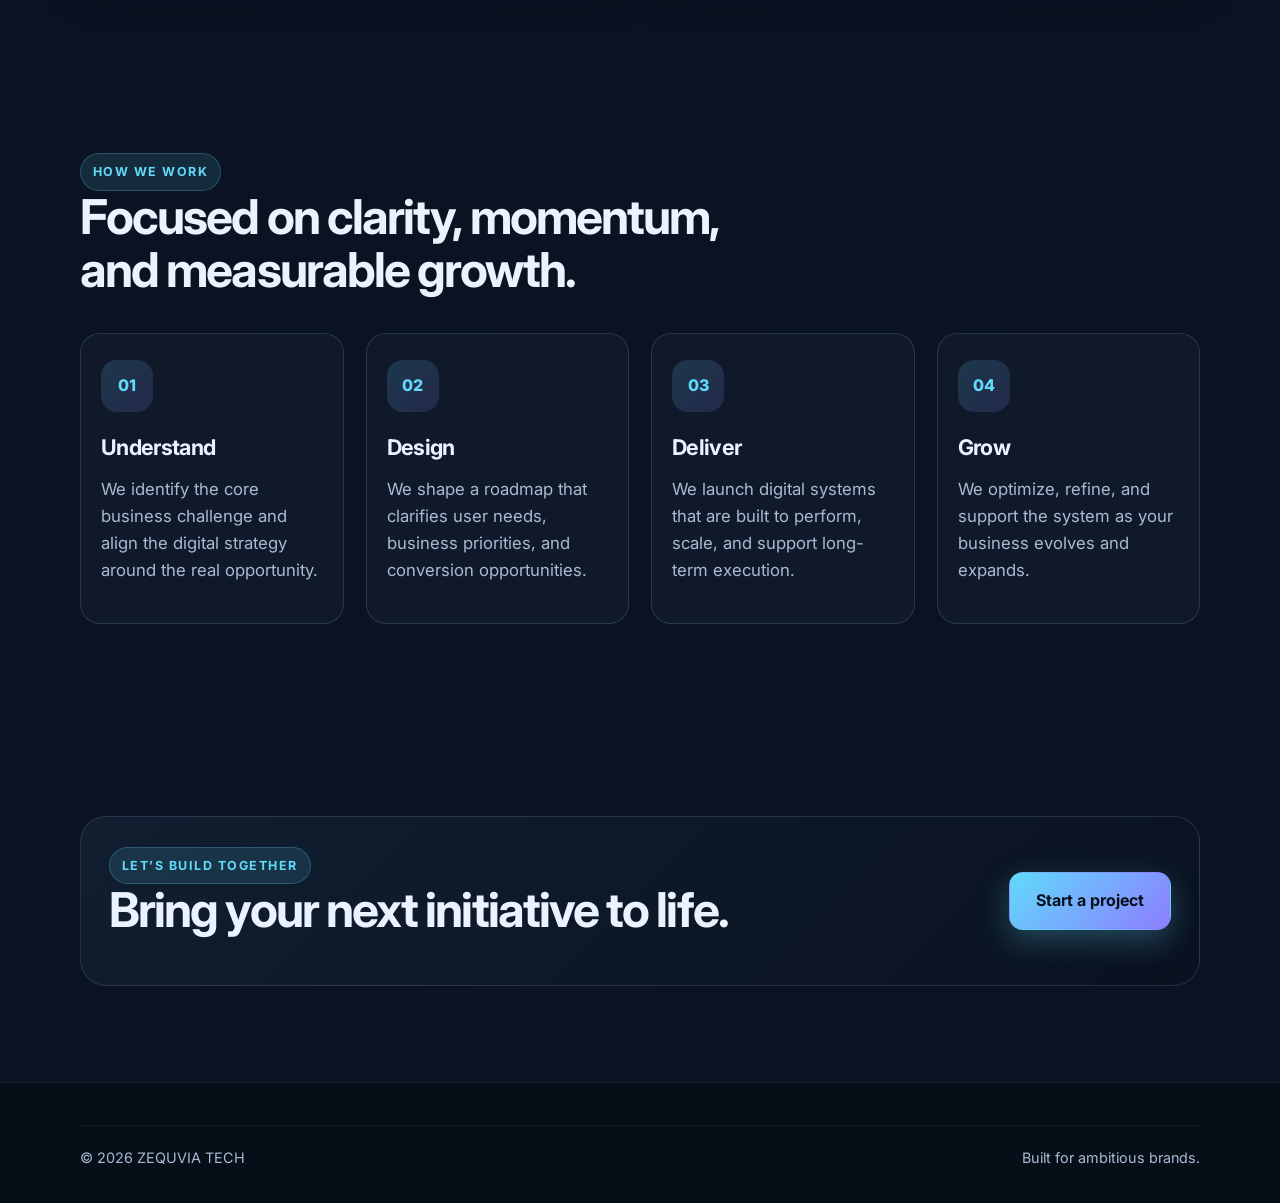
==== commit b4172594: "Finalize founder branding and profile" ====
--- a/about.html
+++ b/about.html
@@ -53,13 +53,19 @@
       </section>
 
       <section class="section">
-        <div class="container page-grid">
-          <article class="page-card">
+        <div class="container founder-feature">
+          <div class="founder-photo-wrap">
+            <img src="file_0000000056c88211a7a59811fb2fc269.png" alt="Willy Thanji Gathu, founder of ZEQUVIA TECH" class="founder-photo" />
+          </div>
+
+          <div class="founder-copy">
             <span class="eyebrow">Founder</span>
             <h2>Willy Thanji Gathu</h2>
             <p>Willy leads ZEQUVIA TECH with a focus on strategy, execution, and building digital systems that help businesses grow with confidence and clarity.</p>
-          </article>
+          </div>
+        </div>
 
+        <div class="container page-grid">
           <article class="page-card">
             <span class="eyebrow">Our mission</span>
             <h2>Build smarter systems for real business progress.</h2>
--- a/styles.css
+++ b/styles.css
@@ -1396,6 +1396,40 @@
   display: grid;
   grid-template-columns: repeat(2, minmax(0, 1fr));
   gap: 24px;
+}
+
+.founder-feature {
+  display: grid;
+  grid-template-columns: 360px minmax(0, 1fr);
+  gap: 28px;
+  align-items: center;
+  padding: 28px 22px;
+  margin-bottom: 24px;
+  border-radius: 28px;
+  border: 1px solid var(--border);
+  background: linear-gradient(135deg, rgba(17, 32, 50, 0.9), rgba(9, 16, 27, 0.96));
+  box-shadow: var(--shadow);
+}
+
+.founder-photo-wrap {
+  width: 100%;
+  border-radius: 22px;
+  overflow: hidden;
+  border: 1px solid rgba(255, 255, 255, 0.08);
+  background: rgba(12, 18, 29, 0.9);
+}
+
+.founder-photo {
+  display: block;
+  width: 100%;
+  height: 440px;
+  object-fit: cover;
+  object-position: center top;
+}
+
+.founder-copy h2 {
+  margin-top: 10px;
+  margin-bottom: 12px;
 }
 
 .page-card {
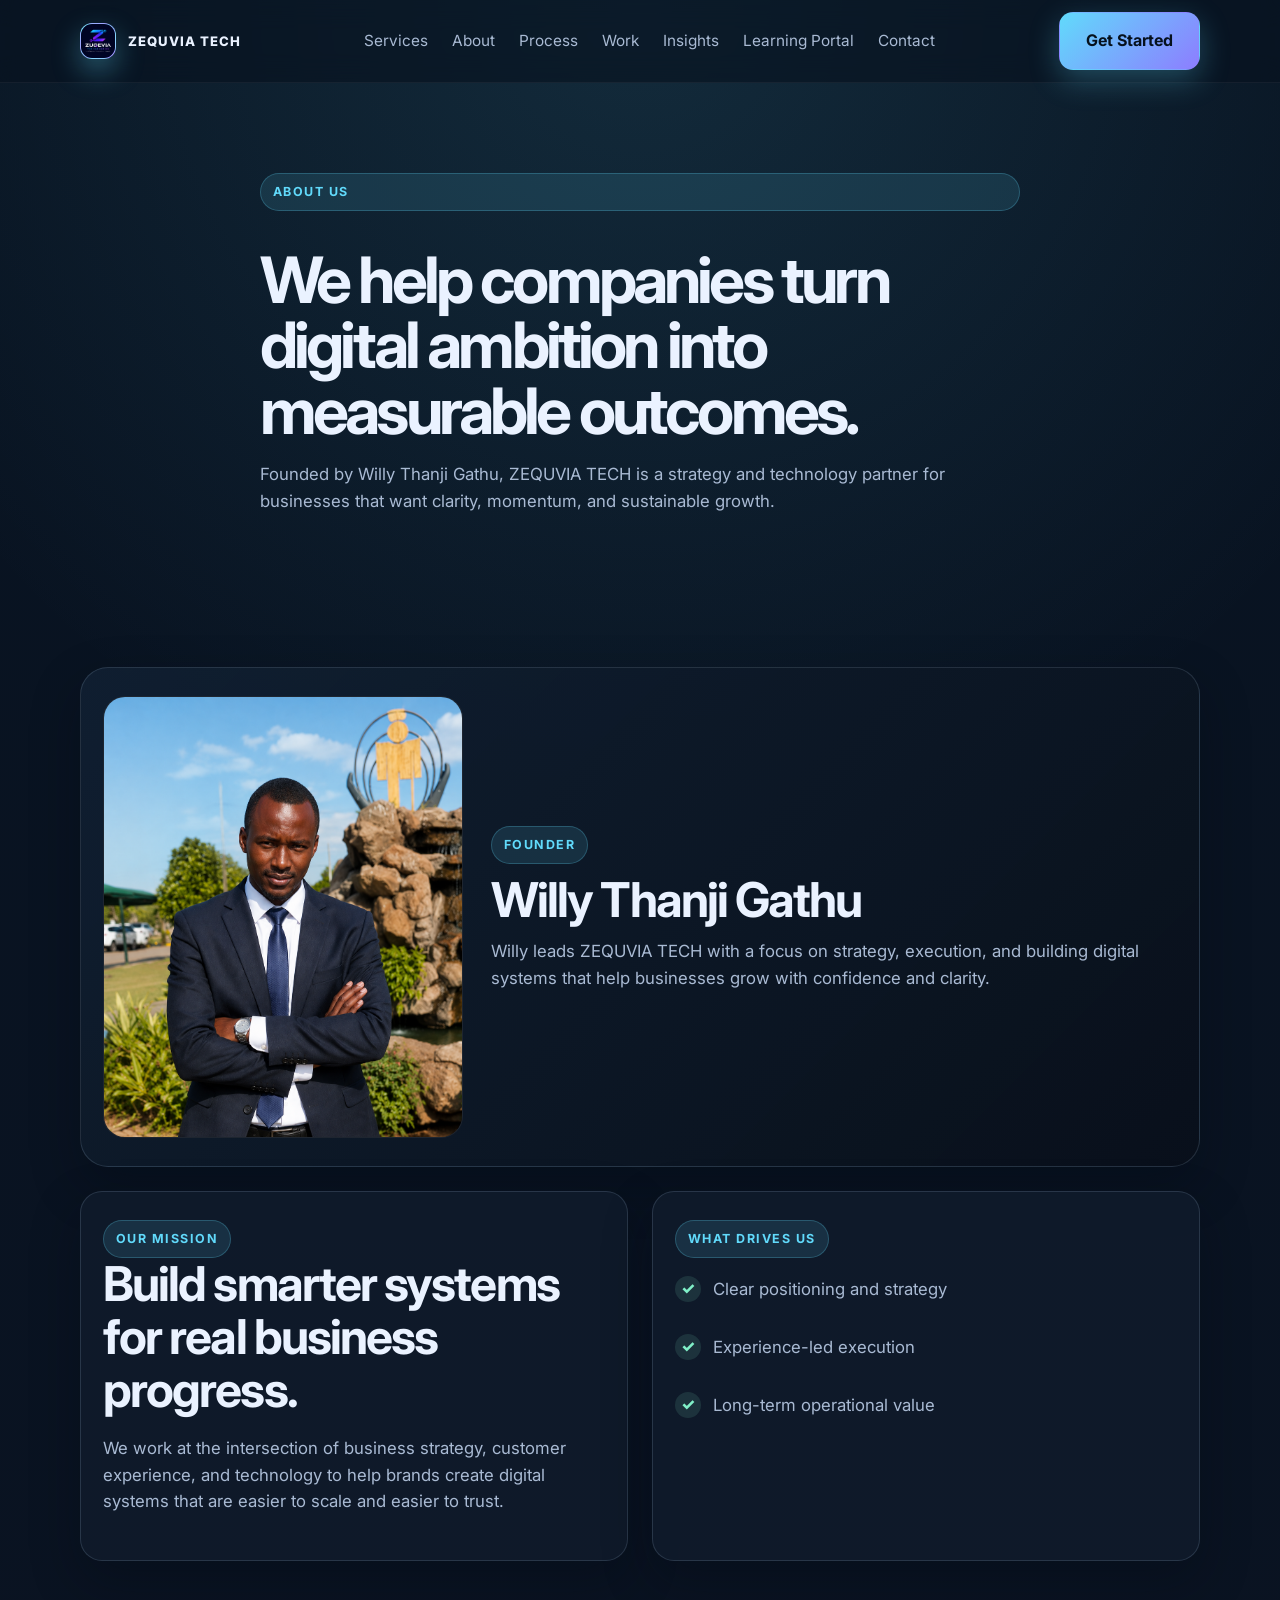
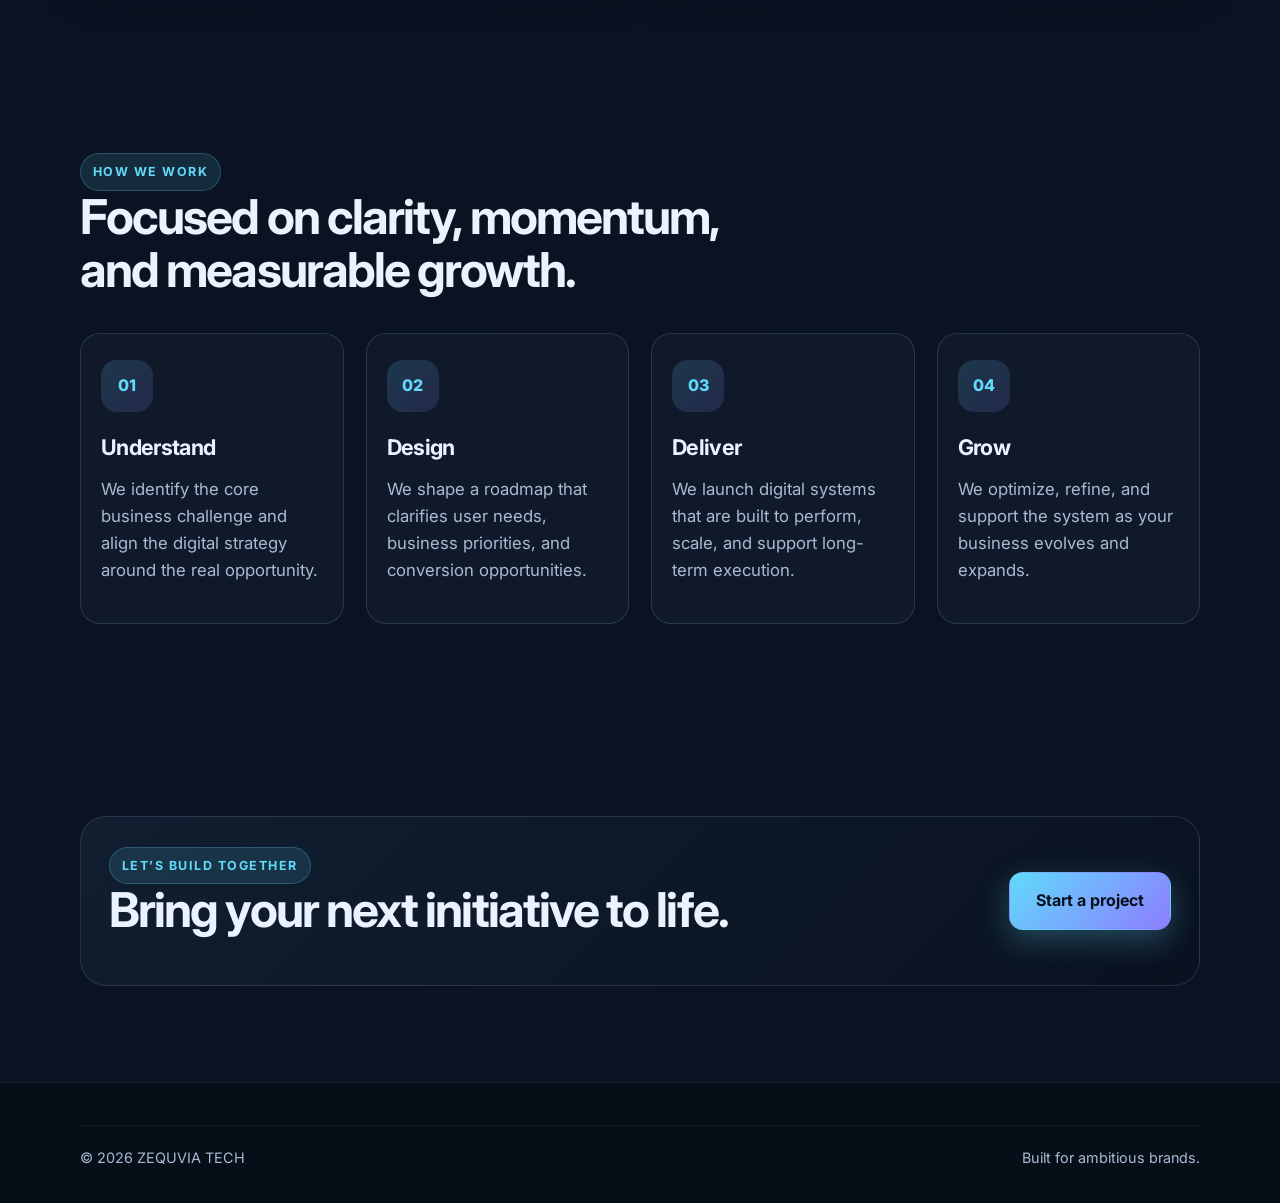
==== commit 728037ce: "Add Atlas Academy learning portal Co-authored-by: Copilot <223556219+Copilot@users.noreply.github.co" ====
--- a/about.html
+++ b/about.html
@@ -36,6 +36,7 @@
           <a href="index.html#process">Process</a>
           <a href="index.html#work">Work</a>
           <a href="blog.html">Insights</a>
+          <a href="education.html">Learning Portal</a>
           <a href="contact.html">Contact</a>
         </nav>
 
